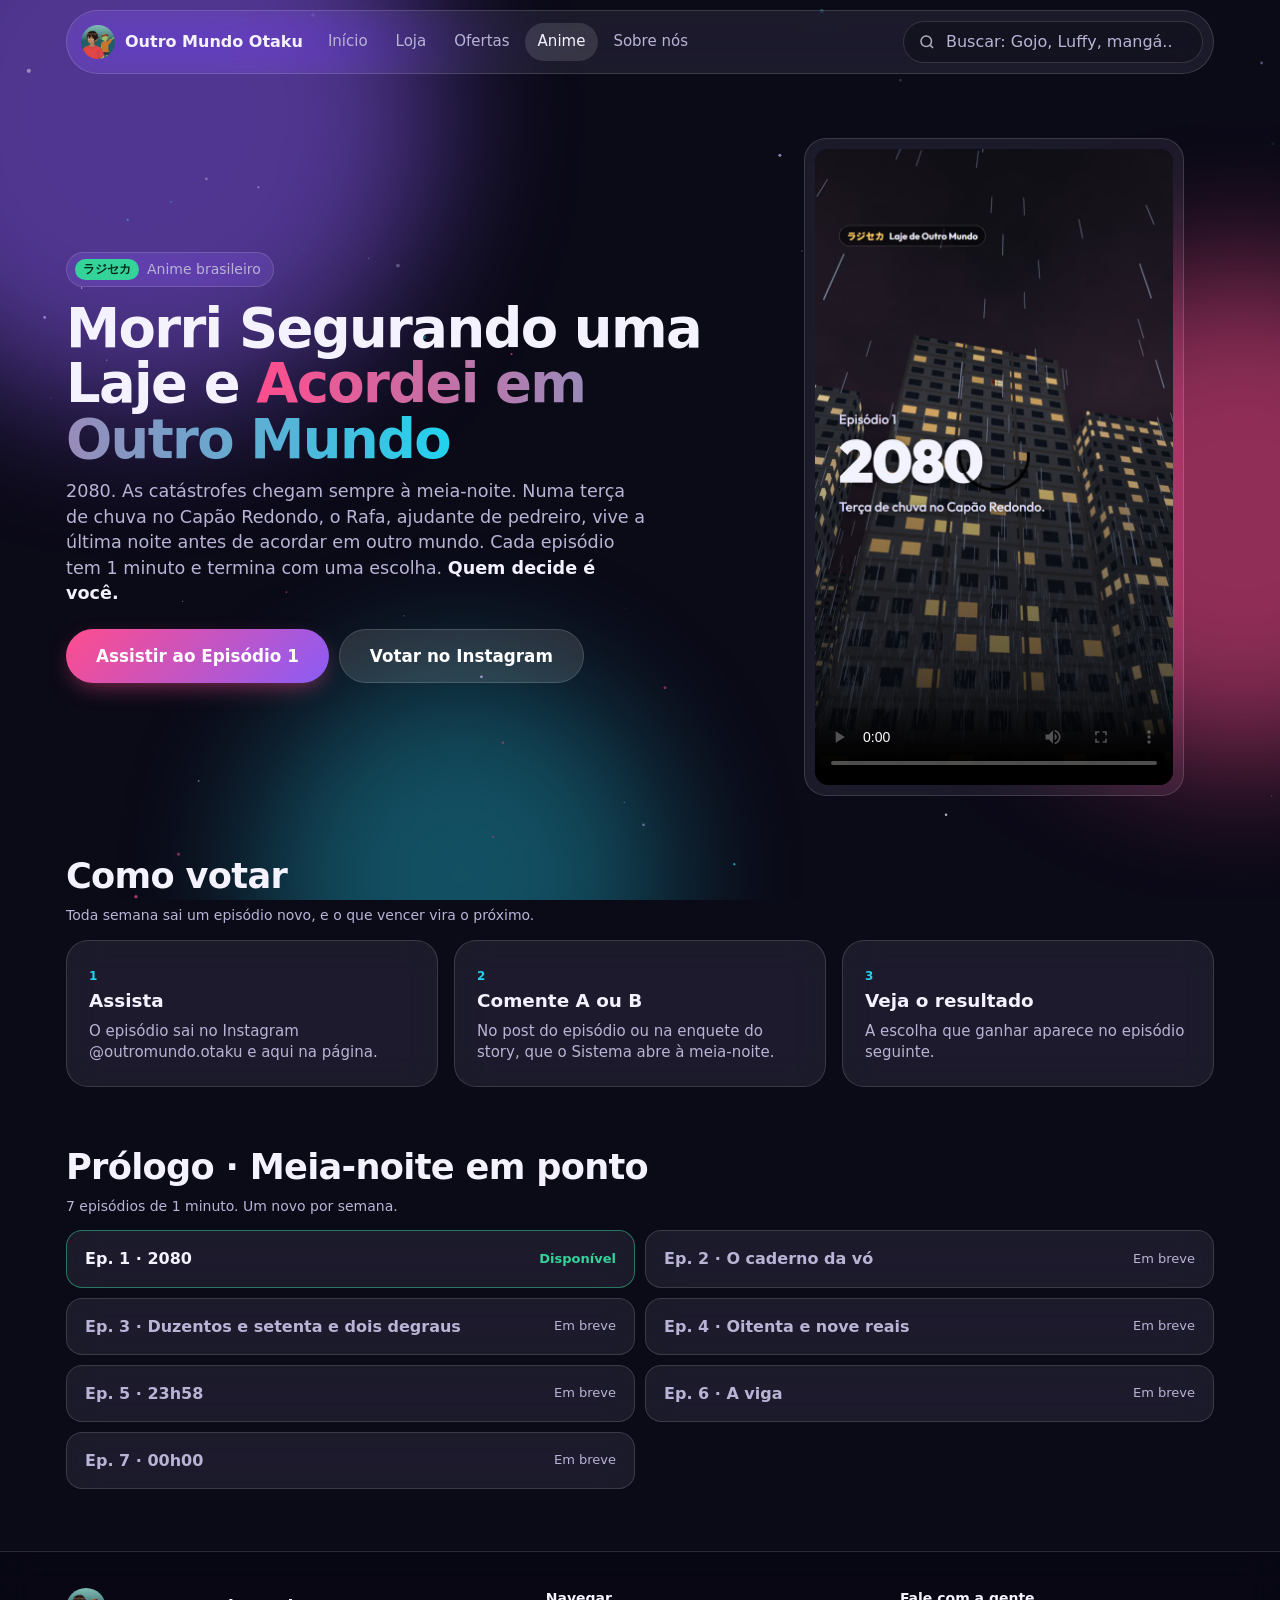
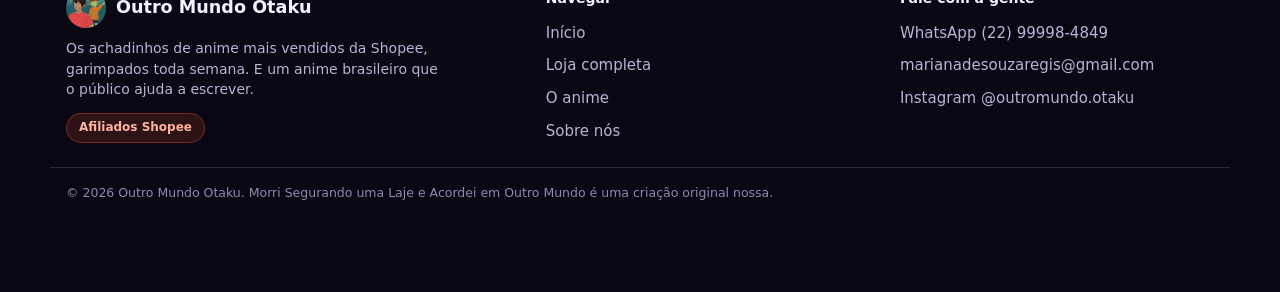
==== anime.html @ 3b92ba72 "Página do anime Morri Segurando uma Laje e Acordei em Outro Mundo com o Episódio 1 e link Anime no m" ====
<!doctype html>
<html lang="pt-BR">
<head>
<meta charset="utf-8">
<meta name="viewport" content="width=device-width, initial-scale=1, viewport-fit=cover">
<meta http-equiv="Content-Security-Policy" content="default-src 'none'; script-src 'self'; style-src 'self' https://fonts.googleapis.com; font-src https://fonts.gstatic.com; img-src 'self' https://down-br.img.susercontent.com; media-src 'self'; connect-src 'none'; base-uri 'none'; form-action 'self'; object-src 'none'; manifest-src 'self'; upgrade-insecure-requests">
<meta name="referrer" content="strict-origin-when-cross-origin">
<title>Morri Segurando uma Laje e Acordei em Outro Mundo | Outro Mundo Otaku</title>
<meta name="description" content="Anime brasileiro em episódios de 1 minuto: em 2080, o Rafa, ajudante de pedreiro do Capão Redondo, vive a última noite antes de acordar em outro mundo. Quem decide o que ele faz é o público.">
<meta property="og:title" content="Morri Segurando uma Laje e Acordei em Outro Mundo (ラジセカ)">
<meta property="og:description" content="Anime brasileiro em episódios de 1 minuto. Você decide o que o Rafa faz.">
<meta property="og:image" content="https://coldxx.github.io/outromundo/img/capa-ep1.jpg">
<meta name="theme-color" content="#0b0a17">
<link rel="icon" href="img/icone.png">
<link rel="preconnect" href="https://fonts.googleapis.com">
<link rel="preconnect" href="https://fonts.gstatic.com" crossorigin>
<link href="https://fonts.googleapis.com/css2?family=Outfit:wght@400;500;600;700;800&family=Noto+Sans+JP:wght@900&display=swap" rel="stylesheet">
<link rel="stylesheet" href="estilo.css">
<script src="produtos.js"></script>
<script src="comum.js"></script>
</head>
<body>
<div class="luzes" aria-hidden="true"><span></span><span></span><span></span></div>
<canvas id="particulas" aria-hidden="true"></canvas>

<header class="topo miolo">
  <nav class="barra vidro" aria-label="Principal">
    <a class="logo" href="./"><img src="img/icone.png" alt="" width="34" height="34"><span>Outro Mundo Otaku</span></a>
    <ul class="menu" id="menu">
      <li><a href="./">Início</a></li>
      <li><a href="loja.html">Loja</a></li>
      <li><a href="./#ofertas">Ofertas</a></li>
      <li><a href="anime.html" aria-current="page">Anime</a></li>
      <li><a href="sobre.html">Sobre nós</a></li>
    </ul>
    <form class="busca" action="loja.html" method="get" role="search">
      <svg width="18" height="18" viewBox="0 0 24 24" fill="none" stroke="currentColor" stroke-width="2" aria-hidden="true"><circle cx="11" cy="11" r="7"/><path d="m20 20-3.5-3.5"/></svg>
      <input name="q" type="search" maxlength="60" placeholder="Buscar: Gojo, Luffy, mangá..." aria-label="Buscar produto na loja">
    </form>
    <button class="abre-menu" type="button" aria-expanded="false" aria-controls="menu" aria-label="Abrir menu"><span></span><span></span><span></span></button>
  </nav>
</header>

<main class="miolo">
  <section class="anime-cab">
    <div>
      <span class="selo-topo vidro"><b class="jp">ラジセカ</b> Anime brasileiro</span>
      <h1>Morri Segurando uma Laje e <em>Acordei em Outro Mundo</em></h1>
      <p class="sub">2080. As catástrofes chegam sempre à meia-noite. Numa terça de chuva no Capão Redondo, o Rafa, ajudante de pedreiro, vive a última noite antes de acordar em outro mundo. Cada episódio tem 1 minuto e termina com uma escolha. <strong>Quem decide é você.</strong></p>
      <div class="acoes-heroi">
        <a class="botao grande" href="#ep1">Assistir ao Episódio 1</a>
        <a class="botao claro grande" href="https://www.instagram.com/outromundo.otaku/" rel="noopener">Votar no Instagram</a>
      </div>
    </div>
    <div class="player vidro" id="ep1">
      <video controls playsinline preload="metadata" poster="img/capa-ep1.jpg" width="720" height="1280">
        <source src="video/ep01.mp4" type="video/mp4">
        Seu navegador não toca este vídeo. Assista no Instagram @outromundo.otaku.
      </video>
    </div>
  </section>

  <section class="bloco" aria-labelledby="votar-titulo">
    <div class="bloco-cab"><div><h2 id="votar-titulo">Como votar</h2><p>Toda semana sai um episódio novo, e o que vencer vira o próximo.</p></div></div>
    <div class="passos">
      <div class="passo vidro"><span class="num">1</span><h3>Assista</h3><p>O episódio sai no Instagram @outromundo.otaku e aqui na página.</p></div>
      <div class="passo vidro"><span class="num">2</span><h3>Comente A ou B</h3><p>No post do episódio ou na enquete do story, que o Sistema abre à meia-noite.</p></div>
      <div class="passo vidro"><span class="num">3</span><h3>Veja o resultado</h3><p>A escolha que ganhar aparece no episódio seguinte.</p></div>
    </div>
  </section>

  <section class="bloco" aria-labelledby="eps-titulo">
    <div class="bloco-cab"><div><h2 id="eps-titulo">Prólogo · Meia-noite em ponto</h2><p>7 episódios de 1 minuto. Um novo por semana.</p></div></div>
    <ol class="episodios">
      <li class="vidro disponivel"><a href="#ep1"><b>Ep. 1 · 2080</b><span>Disponível</span></a></li>
      <li class="vidro"><b>Ep. 2 · O caderno da vó</b><span>Em breve</span></li>
      <li class="vidro"><b>Ep. 3 · Duzentos e setenta e dois degraus</b><span>Em breve</span></li>
      <li class="vidro"><b>Ep. 4 · Oitenta e nove reais</b><span>Em breve</span></li>
      <li class="vidro"><b>Ep. 5 · 23h58</b><span>Em breve</span></li>
      <li class="vidro"><b>Ep. 6 · A viga</b><span>Em breve</span></li>
      <li class="vidro"><b>Ep. 7 · 00h00</b><span>Em breve</span></li>
    </ol>
  </section>
</main>

<footer class="rodape">
  <div class="colunas miolo">
    <div>
      <div class="marca-rod"><img src="img/icone.png" alt="" width="40" height="40">Outro Mundo Otaku</div>
      <p>Os achadinhos de anime mais vendidos da Shopee, garimpados toda semana. E um anime brasileiro que o público ajuda a escrever.</p>
      <span class="selo-afiliado">Afiliados Shopee</span>
    </div>
    <div>
      <h4>Navegar</h4>
      <ul>
        <li><a href="./">Início</a></li>
        <li><a href="loja.html">Loja completa</a></li>
        <li><a href="anime.html">O anime</a></li>
        <li><a href="sobre.html">Sobre nós</a></li>
      </ul>
    </div>
    <div>
      <h4>Fale com a gente</h4>
      <ul>
        <li><a href="https://wa.me/5522999984849" rel="noopener">WhatsApp (22) 99998-4849</a></li>
        <li><a href="mailto:marianadesouzaregis@gmail.com">marianadesouzaregis@gmail.com</a></li>
        <li><a href="https://www.instagram.com/outromundo.otaku/" rel="noopener">Instagram @outromundo.otaku</a></li>
      </ul>
    </div>
  </div>
  <div class="fim miolo">
    <p>© <span class="ano">2026</span> Outro Mundo Otaku. Morri Segurando uma Laje e Acordei em Outro Mundo é uma criação original nossa.</p>
  </div>
</footer>
</body>
</html>
---- estilo.css ----
/* Outro Mundo Otaku · estilos comuns do início (index.html) e da loja (loja.html) */
:root {
  --fundo: #0b0a17; --texto: #f4f2ff; --suave: #b9b4d6;
  --vidro: rgba(255,255,255,.07); --vidro-forte: rgba(255,255,255,.12); --borda: rgba(255,255,255,.14);
  --rosa: #ff4d8d; --roxo: #8b5cf6; --ciano: #22d3ee; --verde: #34d399; --amarelo: #fbbf24;
  --raio: 22px; --raio-p: 14px; --margem: 16px;
}
* { box-sizing: border-box; }
html { -webkit-text-size-adjust: 100%; scroll-behavior: smooth; overflow-x: clip; }
body { margin: 0; min-height: 100vh; font-family: "Outfit", system-ui, sans-serif; color: var(--texto); background: var(--fundo); line-height: 1.45; overflow-x: clip; }
img { display: block; max-width: 100%; height: auto; }
a { color: inherit; }
:focus-visible { outline: 2px solid var(--ciano); outline-offset: 3px; }
.miolo { max-width: 1180px; margin: 0 auto; padding: 0 var(--margem); }
.vidro { background: var(--vidro); border: 1px solid var(--borda); -webkit-backdrop-filter: blur(18px) saturate(150%); backdrop-filter: blur(18px) saturate(150%); }
@supports not ((backdrop-filter: blur(1px)) or (-webkit-backdrop-filter: blur(1px))) { .vidro { background: rgba(30,26,60,.92); } }

/* fundo: luzes e partículas */
.luzes { position: fixed; inset: 0; z-index: -2; overflow: hidden; pointer-events: none; }
.luzes span { position: absolute; border-radius: 50%; filter: blur(70px); opacity: .55; animation: flutua 18s ease-in-out infinite alternate; }
.luzes span:nth-child(1) { width: 46vmax; height: 46vmax; background: var(--roxo); top: -14vmax; left: -12vmax; }
.luzes span:nth-child(2) { width: 38vmax; height: 38vmax; background: var(--rosa); top: 30vh; right: -16vmax; animation-delay: -6s; }
.luzes span:nth-child(3) { width: 32vmax; height: 32vmax; background: var(--ciano); bottom: -14vmax; left: 20vw; opacity: .35; animation-delay: -12s; }
@keyframes flutua { to { transform: translate(4vmax, 3vmax) scale(1.08); } }
#particulas { position: fixed; inset: 0; z-index: -1; pointer-events: none; }

/* botões */
.botao { display: inline-flex; align-items: center; justify-content: center; gap: 8px; min-height: 46px; padding: 0 22px; border-radius: 999px; border: 0; cursor: pointer; font: inherit; font-weight: 600; color: #fff; text-decoration: none; background: linear-gradient(135deg, var(--rosa), var(--roxo)); box-shadow: 0 8px 24px -8px rgba(255,77,141,.6); transition: transform .15s ease, box-shadow .2s ease, filter .2s; }
.botao:hover { filter: brightness(1.1); box-shadow: 0 10px 30px -8px rgba(255,77,141,.8); }
.botao:active { transform: scale(.97); }
.botao.claro { background: var(--vidro-forte); border: 1px solid var(--borda); box-shadow: none; }
.botao.grande { min-height: 54px; padding: 0 30px; font-size: 1.05rem; }

/* topo */
.topo { position: sticky; top: 10px; z-index: 20; margin-top: 10px; }
.barra { display: flex; align-items: center; gap: 12px; padding: 10px 10px 10px 14px; border-radius: 999px; }
.logo { flex: none; display: flex; align-items: center; gap: 10px; text-decoration: none; font-weight: 700; white-space: nowrap; }
.logo img { flex: none; width: 34px; height: 34px; border-radius: 50%; }
.logo span { display: none; }
.busca { flex: 1; display: flex; align-items: center; gap: 8px; background: rgba(0,0,0,.25); border: 1px solid var(--borda); border-radius: 999px; padding: 0 14px; min-height: 42px; margin: 0; }
.busca svg { flex: none; opacity: .7; }
.busca input { flex: 1; min-width: 0; background: none; border: 0; color: var(--texto); font: inherit; font-size: 16px; outline: none; }
.busca input::placeholder { color: var(--suave); }
.barra { position: relative; }
@media (min-width: 720px) { .logo span { display: inline; } }

/* barra de navegação */
.menu { list-style: none; margin: 0; padding: 0; display: none; }
.menu a { display: block; text-decoration: none; color: var(--suave); font-weight: 500; font-size: 15px; padding: 8px 13px; border-radius: 999px; white-space: nowrap; transition: background .2s, color .2s; }
.menu a:hover { color: var(--texto); background: var(--vidro-forte); }
.menu a[aria-current="page"] { color: var(--texto); background: var(--vidro-forte); }
.abre-menu { flex: none; width: 42px; height: 42px; border-radius: 50%; border: 1px solid var(--borda); background: var(--vidro); display: grid; place-content: center; gap: 4px; cursor: pointer; padding: 0; }
.abre-menu span { display: block; width: 18px; height: 2px; background: var(--texto); border-radius: 2px; transition: transform .25s, opacity .2s; }
.abre-menu[aria-expanded="true"] span:nth-child(1) { transform: translateY(6px) rotate(45deg); }
.abre-menu[aria-expanded="true"] span:nth-child(2) { opacity: 0; }
.abre-menu[aria-expanded="true"] span:nth-child(3) { transform: translateY(-6px) rotate(-45deg); }
.menu.aberto { display: grid; gap: 4px; position: absolute; top: calc(100% + 8px); left: 0; right: 0; padding: 10px; border-radius: 22px; background: rgba(20,17,43,.94); border: 1px solid var(--borda); -webkit-backdrop-filter: blur(18px); backdrop-filter: blur(18px); box-shadow: 0 20px 40px -12px rgba(0,0,0,.6); }
.menu.aberto a { padding: 13px 16px; font-size: 1.05rem; color: var(--texto); }
@media (min-width: 980px) {
  .menu, .menu.aberto { display: flex; gap: 2px; position: static; padding: 0; background: none; border: 0; box-shadow: none; -webkit-backdrop-filter: none; backdrop-filter: none; }
  .menu.aberto a { padding: 8px 13px; font-size: 15px; color: var(--suave); }
  .abre-menu { display: none; }
  .barra .busca { max-width: 300px; margin-left: auto; }
}

/* página Sobre nós */
.sobre-cab { padding: 40px 0 6px; display: grid; gap: 22px; align-items: center; }
.sobre-cab h1 { font-size: clamp(2.1rem, 6.5vw, 3.6rem); margin: 10px 0 12px; }
.sobre-cab p { color: var(--suave); font-size: 1.1rem; max-width: 56ch; margin: 0; }
.sobre-cab img { width: 100%; max-width: 380px; aspect-ratio: 1; object-fit: cover; border-radius: 26px; justify-self: center; }
@media (min-width: 900px) { .sobre-cab { grid-template-columns: 1.2fr .8fr; padding-top: 64px; gap: 48px; } }
.sobre .retrato.inteiro { object-fit: contain; aspect-ratio: 4 / 5; max-width: 300px; }
.criterios { display: grid; gap: 12px; }
@media (min-width: 800px) { .criterios { grid-template-columns: 1fr 1fr; gap: 16px; } }
.criterio { border-radius: var(--raio); padding: 20px; }
.criterio h3 { margin: 0 0 6px; font-size: 1.1rem; }
.criterio p { margin: 0; color: var(--suave); font-size: 15px; }
.criterio.alerta { border-color: rgba(251,191,36,.4); }
.criterio.alerta h3 { color: var(--amarelo); }
.faq { display: grid; gap: 10px; }
.faq details { border-radius: 18px; padding: 0; overflow: hidden; }
.faq summary { cursor: pointer; list-style: none; padding: 18px 52px 18px 20px; font-weight: 600; position: relative; }
.faq summary::-webkit-details-marker { display: none; }
.faq summary::after { content: "+"; position: absolute; right: 20px; top: 50%; transform: translateY(-50%); font-size: 22px; color: var(--ciano); transition: transform .2s; }
.faq details[open] summary::after { transform: translateY(-50%) rotate(45deg); }
.faq details p { margin: 0; padding: 0 20px 18px; color: var(--suave); }
.contatos { display: grid; gap: 12px; }
@media (min-width: 800px) { .contatos { grid-template-columns: repeat(3, 1fr); gap: 16px; } }
.contato-card { border-radius: var(--raio); padding: 20px; text-decoration: none; display: grid; gap: 4px; transition: transform .2s, background .2s; }
.contato-card:hover { transform: translateY(-3px); background: var(--vidro-forte); }
.contato-card span { font-size: 13px; color: var(--ciano); font-weight: 600; }
.contato-card strong { font-size: 1.05rem; word-break: break-word; }
.contato-card small { color: var(--suave); }

/* hero */
.heroi { display: grid; grid-template-columns: minmax(0, 1fr); gap: 22px; padding: 34px 0 10px; align-items: center; }
.heroi > * { min-width: 0; }
.selo-topo { display: inline-flex; align-items: center; gap: 8px; width: fit-content; padding: 6px 12px 6px 8px; border-radius: 999px; font-size: 14px; color: var(--suave); }
.selo-topo b { background: var(--verde); color: #04281b; border-radius: 999px; padding: 2px 8px; font-size: 12px; }
h1 { font-size: clamp(2.2rem, 7.5vw, 4.2rem); line-height: 1.02; letter-spacing: -0.03em; margin: 14px 0 12px; font-weight: 800; }
h1 em { font-style: normal; background: linear-gradient(90deg, var(--rosa), var(--ciano)); -webkit-background-clip: text; background-clip: text; color: transparent; }
.heroi p.sub { color: var(--suave); font-size: 1.1rem; margin: 0 0 22px; max-width: 46ch; }
.acoes-heroi { display: flex; flex-wrap: wrap; gap: 10px; }
@media (min-width: 900px) { .heroi { grid-template-columns: minmax(0, 1.1fr) minmax(0, .9fr); gap: 48px; padding: 70px 0 24px; } }

/* mascote flutuante */
.mascote { position: fixed; z-index: 30; right: 8px; bottom: 8px; width: 74px; animation: boia 4.5s ease-in-out infinite; filter: drop-shadow(0 14px 18px rgba(0,0,0,.5)); transition: transform .2s; }
.mascote:active { transform: scale(.94); }
.balao { position: absolute; right: 78%; top: 6px; background: #fff; color: #14112b; font-weight: 700; font-size: 13px; padding: 7px 11px; border-radius: 14px; white-space: nowrap; opacity: 0; transform: translateY(6px); transition: opacity .3s, transform .3s; pointer-events: none; }
.balao::after { content: ""; position: absolute; right: -6px; top: 12px; border: 6px solid transparent; border-left-color: #fff; border-right: 0; }
.mascote.fala .balao, .mascote:hover .balao, .mascote:focus-visible .balao { opacity: 1; transform: none; }
@keyframes boia { 0%, 100% { transform: translateY(0) rotate(-2deg); } 50% { transform: translateY(-14px) rotate(2deg); } }
@media (min-width: 900px) { .mascote { width: 118px; right: 14px; bottom: 14px; } }

/* pedaços comuns */
.tag { display: inline-block; font-size: 12px; font-weight: 700; padding: 4px 10px; border-radius: 999px; }
.tag.desc { background: var(--rosa); color: #fff; }
.tag.top { background: rgba(11,10,23,.75); color: #fff; border: 1px solid var(--borda); }
.linha-preco { display: flex; align-items: baseline; gap: 8px; flex-wrap: wrap; }
.preco { font-size: 1.7rem; font-weight: 800; }
.antes { color: var(--suave); text-decoration: line-through; font-size: .9rem; }
.setas { display: flex; gap: 8px; }
.seta { width: 40px; height: 40px; border-radius: 50%; display: grid; place-items: center; cursor: pointer; color: var(--texto); background: var(--vidro); border: 1px solid var(--borda); font-size: 18px; transition: background .2s, transform .15s; }
.seta:hover { background: var(--vidro-forte); }
.seta:active { transform: scale(.92); }
.bloco { padding: 48px 0 6px; }
.bloco-cab { display: flex; flex-wrap: wrap; align-items: end; justify-content: space-between; gap: 12px; margin-bottom: 14px; }
.bloco-cab h2 { font-size: clamp(1.6rem, 4vw, 2.2rem); margin: 0; letter-spacing: -0.02em; }
.bloco-cab p { margin: 4px 0 0; color: var(--suave); font-size: 14px; }

/* slide do topo */
.slider { position: relative; border-radius: var(--raio); padding: 14px; }
.janela { overflow: hidden; border-radius: 16px; }
.slides { display: flex; transition: transform .6s cubic-bezier(.2,.7,.2,1); }
.slide { flex: 0 0 100%; min-width: 0; display: grid; gap: 10px; text-decoration: none; }
.slide .foto { position: relative; background: #fff; border-radius: 16px; aspect-ratio: 1; overflow: hidden; }
.slide .foto img { width: 100%; height: 100%; object-fit: contain; }
.slide .foto .tag { position: absolute; top: 10px; left: 10px; }
.slide .foto .tag + .tag { left: auto; right: 10px; }
.slide h2 { font-size: 1.15rem; margin: 2px 0 0; line-height: 1.25; min-height: 2.5em; display: -webkit-box; -webkit-line-clamp: 2; -webkit-box-orient: vertical; overflow: hidden; }
.slide .botao { width: 100%; }
.slider-nav { display: flex; align-items: center; justify-content: space-between; margin-top: 12px; }
.pontos { display: flex; gap: 6px; }
.pontos button { width: 8px; height: 8px; padding: 0; border-radius: 999px; border: 0; background: rgba(255,255,255,.35); cursor: pointer; transition: width .3s, background .3s; }
.pontos button[aria-current="true"] { width: 24px; background: #fff; }

/* painel da semana */
.painel { display: grid; gap: 12px; grid-template-columns: repeat(2, minmax(0, 1fr)); }
@media (min-width: 900px) { .painel { grid-template-columns: repeat(4, minmax(0, 1fr)); gap: 16px; } }
.numero { border-radius: var(--raio); padding: 16px; }
.numero span { display: block; font-size: 13px; color: var(--suave); }
.numero strong { display: block; font-size: clamp(1.6rem, 5vw, 2.2rem); font-weight: 800; letter-spacing: -0.02em; margin-top: 2px; }
.numero small { color: var(--ciano); font-size: 13px; font-weight: 600; }
.recorde { border-radius: var(--raio); padding: 12px; display: grid; grid-template-columns: 76px 1fr; gap: 12px; align-items: center; text-decoration: none; transition: transform .2s, background .2s; }
.recorde:hover { transform: translateY(-3px); background: var(--vidro-forte); }
.recorde img { width: 76px; height: 76px; border-radius: 12px; background: #fff; object-fit: contain; }
.recorde span { display: block; font-size: 12px; font-weight: 700; color: var(--amarelo); }
.recorde b { display: -webkit-box; -webkit-line-clamp: 2; -webkit-box-orient: vertical; overflow: hidden; font-size: 14px; line-height: 1.25; margin: 2px 0; }
.recorde em { font-style: normal; font-weight: 800; }
.ranking { grid-column: 1 / -1; border-radius: var(--raio); padding: 16px; }
.ranking h3 { margin: 0 0 10px; font-size: 1.05rem; }
.barras { display: grid; gap: 8px; }
.barras a { display: grid; grid-template-columns: 130px 1fr 34px; gap: 10px; align-items: center; font-size: 14px; text-decoration: none; }
.barras .trilha { height: 10px; border-radius: 999px; background: rgba(255,255,255,.08); overflow: hidden; }
.barras .enche { display: block; height: 100%; border-radius: 999px; background: linear-gradient(90deg, var(--rosa), var(--ciano)); transform-origin: left; transform: scaleX(0); transition: transform 1s cubic-bezier(.2,.7,.2,1); }
.barras b { text-align: right; }
@media (min-width: 900px) { .ranking { grid-column: span 2; grid-row: span 2; } .barras a { grid-template-columns: 150px 1fr 34px; } }

/* cards de produto */
.trilho { display: grid; grid-auto-flow: column; grid-auto-columns: 68%; gap: 12px; overflow-x: auto; scroll-snap-type: x mandatory; padding: 4px 2px 14px; scrollbar-width: none; }
.trilho::-webkit-scrollbar { display: none; }
.trilho .card { scroll-snap-align: start; }
@media (min-width: 700px) { .trilho { grid-auto-columns: 32%; gap: 16px; } }
@media (min-width: 1040px) { .trilho { grid-auto-columns: calc((100% - 3 * 18px) / 4.3); gap: 18px; } }
.card { border-radius: var(--raio); padding: 10px; display: flex; flex-direction: column; gap: 8px; text-decoration: none; transition: transform .25s ease, background .25s, border-color .25s; }
.card:hover { transform: translateY(-4px); background: var(--vidro-forte); border-color: rgba(255,255,255,.28); }
.card .foto { position: relative; background: #fff; border-radius: 16px; aspect-ratio: 1; overflow: hidden; }
.card .foto img { width: 100%; height: 100%; object-fit: contain; transition: transform .4s ease; }
.card:hover .foto img { transform: scale(1.05); }
.card .tag { position: absolute; top: 8px; left: 8px; }
.card .anime { font-size: 12px; color: var(--ciano); font-weight: 600; }
.card .nome { font-size: 14px; line-height: 1.3; margin: 0; font-weight: 500; display: -webkit-box; -webkit-line-clamp: 2; -webkit-box-orient: vertical; overflow: hidden; min-height: 2.6em; }
.card .linha-preco { gap: 6px; margin-top: auto; }
.card .preco { font-size: 1.25rem; }
.card .antes { font-size: .78rem; }
.card .vendidos { font-size: 12px; color: var(--suave); }
.card .comprar { display: flex; align-items: center; justify-content: center; min-height: 40px; border-radius: 12px; font-weight: 600; font-size: 14px; color: #fff; background: linear-gradient(135deg, var(--rosa), var(--roxo)); }
.destaques { display: grid; gap: 12px; grid-template-columns: repeat(2, minmax(0, 1fr)); }
.destaques .card:first-child { grid-column: 1 / -1; }
.destaques .card:first-child .nome { font-size: 1.2rem; }
.destaques .card:first-child .preco { font-size: 1.6rem; }
@media (min-width: 900px) {
  .destaques { grid-template-columns: 2fr 1fr 1fr; gap: 18px; }
  .destaques .card:first-child { grid-column: 1; grid-row: 1 / span 2; }
  .destaques .card:first-child .foto { aspect-ratio: auto; flex: 1; min-height: 360px; }
}
.grade { display: grid; grid-template-columns: repeat(2, minmax(0, 1fr)); gap: 12px; }
@media (min-width: 700px) { .grade { grid-template-columns: repeat(3, minmax(0, 1fr)); gap: 16px; } }
@media (min-width: 1040px) { .grade { grid-template-columns: repeat(4, minmax(0, 1fr)); gap: 18px; } }
.vazio { grid-column: 1 / -1; text-align: center; color: var(--suave); padding: 40px 0; }

/* chamada para a loja completa */
.chamada-loja { margin-top: 22px; border-radius: 28px; padding: 26px 22px; display: grid; gap: 16px; align-items: center; text-align: center; justify-items: center; }
.chamada-loja h3 { margin: 0; font-size: clamp(1.4rem, 4vw, 2rem); letter-spacing: -0.02em; }
.chamada-loja p { margin: 0; color: var(--suave); max-width: 52ch; }
.chips { display: flex; flex-wrap: wrap; gap: 8px; justify-content: center; }
.chips a { font-size: 14px; text-decoration: none; padding: 7px 14px; border-radius: 999px; background: var(--vidro); border: 1px solid var(--borda); transition: background .2s; }
.chips a:hover { background: var(--vidro-forte); }

/* como funciona */
.passos { display: grid; gap: 12px; }
@media (min-width: 800px) { .passos { grid-template-columns: repeat(3, 1fr); gap: 16px; } }
.passo { border-radius: var(--raio); padding: 22px; }
.passo .icone { width: 46px; height: 46px; border-radius: 14px; display: grid; place-items: center; background: var(--vidro-forte); border: 1px solid var(--borda); margin-bottom: 14px; }
.passo .num { font-size: 12px; font-weight: 700; color: var(--ciano); }
.passo h3 { margin: 2px 0 6px; font-size: 1.15rem; }
.passo p { margin: 0; color: var(--suave); font-size: 15px; }

/* sobre */
.sobre { margin: 48px 0 0; border-radius: 28px; padding: 22px; display: grid; gap: 22px; align-items: center; }
.sobre .retrato { width: 100%; max-width: 360px; aspect-ratio: 1; object-fit: cover; border-radius: 22px; justify-self: center; }
.sobre h2 { font-size: clamp(1.6rem, 4vw, 2.4rem); margin: 0 0 6px; letter-spacing: -0.02em; }
.sobre .quem { color: var(--ciano); font-weight: 600; margin: 0 0 14px; }
.sobre p { color: var(--suave); margin: 0 0 12px; max-width: 60ch; }
.sobre p strong { color: var(--texto); }
.fatos { display: grid; grid-template-columns: repeat(3, 1fr); gap: 8px; margin: 18px 0 16px; }
.fatos div { border-radius: var(--raio-p); padding: 10px 12px; }
.fatos strong { display: block; font-size: 1.1rem; }
.fatos span { font-size: 12px; color: var(--suave); }
@media (min-width: 860px) { .sobre { grid-template-columns: 340px 1fr; padding: 32px; gap: 40px; } }

/* rodapé */
.rodape { margin-top: 56px; border-top: 1px solid var(--borda); background: rgba(8,7,18,.72); -webkit-backdrop-filter: blur(16px); backdrop-filter: blur(16px); }
.rodape .colunas { display: grid; gap: 28px; padding: 36px var(--margem) 24px; }
@media (min-width: 800px) { .rodape .colunas { grid-template-columns: 1.4fr 1fr 1fr; gap: 40px; } }
.rodape h4 { margin: 0 0 12px; font-size: 14px; color: var(--texto); }
.rodape .marca-rod { display: flex; align-items: center; gap: 10px; font-weight: 700; font-size: 1.1rem; }
.rodape .marca-rod img { width: 40px; height: 40px; border-radius: 50%; }
.rodape p { color: var(--suave); font-size: 14px; margin: 10px 0 0; max-width: 42ch; }
.rodape ul { list-style: none; margin: 0; padding: 0; display: grid; gap: 9px; }
.rodape li a { color: var(--suave); text-decoration: none; font-size: 15px; display: inline-flex; align-items: center; gap: 8px; }
.rodape li a:hover { color: var(--texto); }
.selo-afiliado { display: inline-flex; align-items: center; gap: 6px; margin-top: 14px; font-size: 12px; font-weight: 600; padding: 5px 12px; border-radius: 999px; background: rgba(238,77,45,.16); border: 1px solid rgba(238,77,45,.4); color: #ffb39f; }
.rodape .fim { border-top: 1px solid var(--borda); padding: 16px var(--margem) 90px; color: #8f89b3; font-size: 12.5px; display: grid; gap: 6px; }
.rodape .fim p { margin: 0; max-width: none; font-size: 12.5px; color: #8f89b3; }

/* loja completa */
.loja-cab { padding: 34px 0 6px; }
.loja-cab h1 { font-size: clamp(2rem, 6vw, 3.2rem); margin: 8px 0 6px; }
.loja-cab p { color: var(--suave); margin: 0; }
.voltar { color: var(--suave); text-decoration: none; font-size: 14px; }
.voltar:hover { color: var(--texto); }
.controles { position: sticky; top: 74px; z-index: 10; margin-top: 18px; border-radius: var(--raio); padding: 12px; display: grid; gap: 10px; }
.controles .linha { display: flex; flex-wrap: wrap; gap: 10px; align-items: center; justify-content: space-between; }
.ordem, .faixa { border-radius: 999px; padding: 0 14px; min-height: 40px; color: var(--texto); font: inherit; font-size: 15px; background: var(--vidro); border: 1px solid var(--borda); }
.ordem option, .faixa option { color: #111; }
.contagem { color: var(--suave); font-size: 14px; }
.filtros { display: flex; gap: 8px; overflow-x: auto; padding: 2px; scrollbar-width: none; }
.filtros::-webkit-scrollbar { display: none; }
.filtro { flex: none; border-radius: 999px; padding: 9px 16px; cursor: pointer; font: inherit; font-size: 15px; color: var(--texto); background: var(--vidro); border: 1px solid var(--borda); transition: background .2s, transform .15s; }
.filtro:hover { background: var(--vidro-forte); }
.filtro:active { transform: scale(.96); }
.filtro[aria-pressed="true"] { background: #fff; color: #14112b; border-color: #fff; font-weight: 600; }
.filtro small { opacity: .6; margin-left: 4px; }
.loja-grade { padding-top: 18px; }
.mais { display: flex; justify-content: center; padding: 22px 0 0; }

/* entradas */
.js .surge { opacity: 0; transform: translateY(16px); transition: opacity .5s ease, transform .5s ease; }
.js .surge.dentro { opacity: 1; transform: none; }
@media (prefers-reduced-motion: reduce) {
  html { scroll-behavior: auto; }
  .luzes span, .mascote { animation: none; }
  .slides { transition: none; }
  .js .surge { opacity: 1; transform: none; transition: none; }
  #particulas { display: none; }
}

/* página do anime */
.anime-cab { padding: 40px 0 6px; display: grid; gap: 26px; align-items: center; }
.anime-cab h1 { font-size: clamp(2rem, 6vw, 3.4rem); }
.anime-cab .sub { color: var(--suave); font-size: 1.1rem; max-width: 52ch; margin: 0 0 22px; }
.anime-cab .sub strong { color: var(--texto); }
.jp { font-family: "Noto Sans JP", sans-serif; font-weight: 900; }
.player { border-radius: var(--raio); padding: 10px; justify-self: center; width: 100%; max-width: 380px; }
.player video { display: block; width: 100%; height: auto; aspect-ratio: 9 / 16; border-radius: 14px; background: #000; }
@media (min-width: 900px) { .anime-cab { grid-template-columns: 1.2fr .8fr; padding-top: 64px; gap: 48px; } }
.episodios { list-style: none; margin: 0; padding: 0; display: grid; gap: 10px; }
@media (min-width: 800px) { .episodios { grid-template-columns: 1fr 1fr; } }
.episodios li { border-radius: 16px; display: flex; justify-content: space-between; align-items: center; gap: 12px; padding: 16px 18px; color: var(--suave); }
.episodios li a { display: flex; justify-content: space-between; align-items: center; gap: 12px; width: 100%; text-decoration: none; color: var(--texto); }
.episodios li span { font-size: 13px; white-space: nowrap; }
.episodios .disponivel { border-color: rgba(52,211,153,.5); }
.episodios .disponivel span { color: var(--verde); font-weight: 700; }
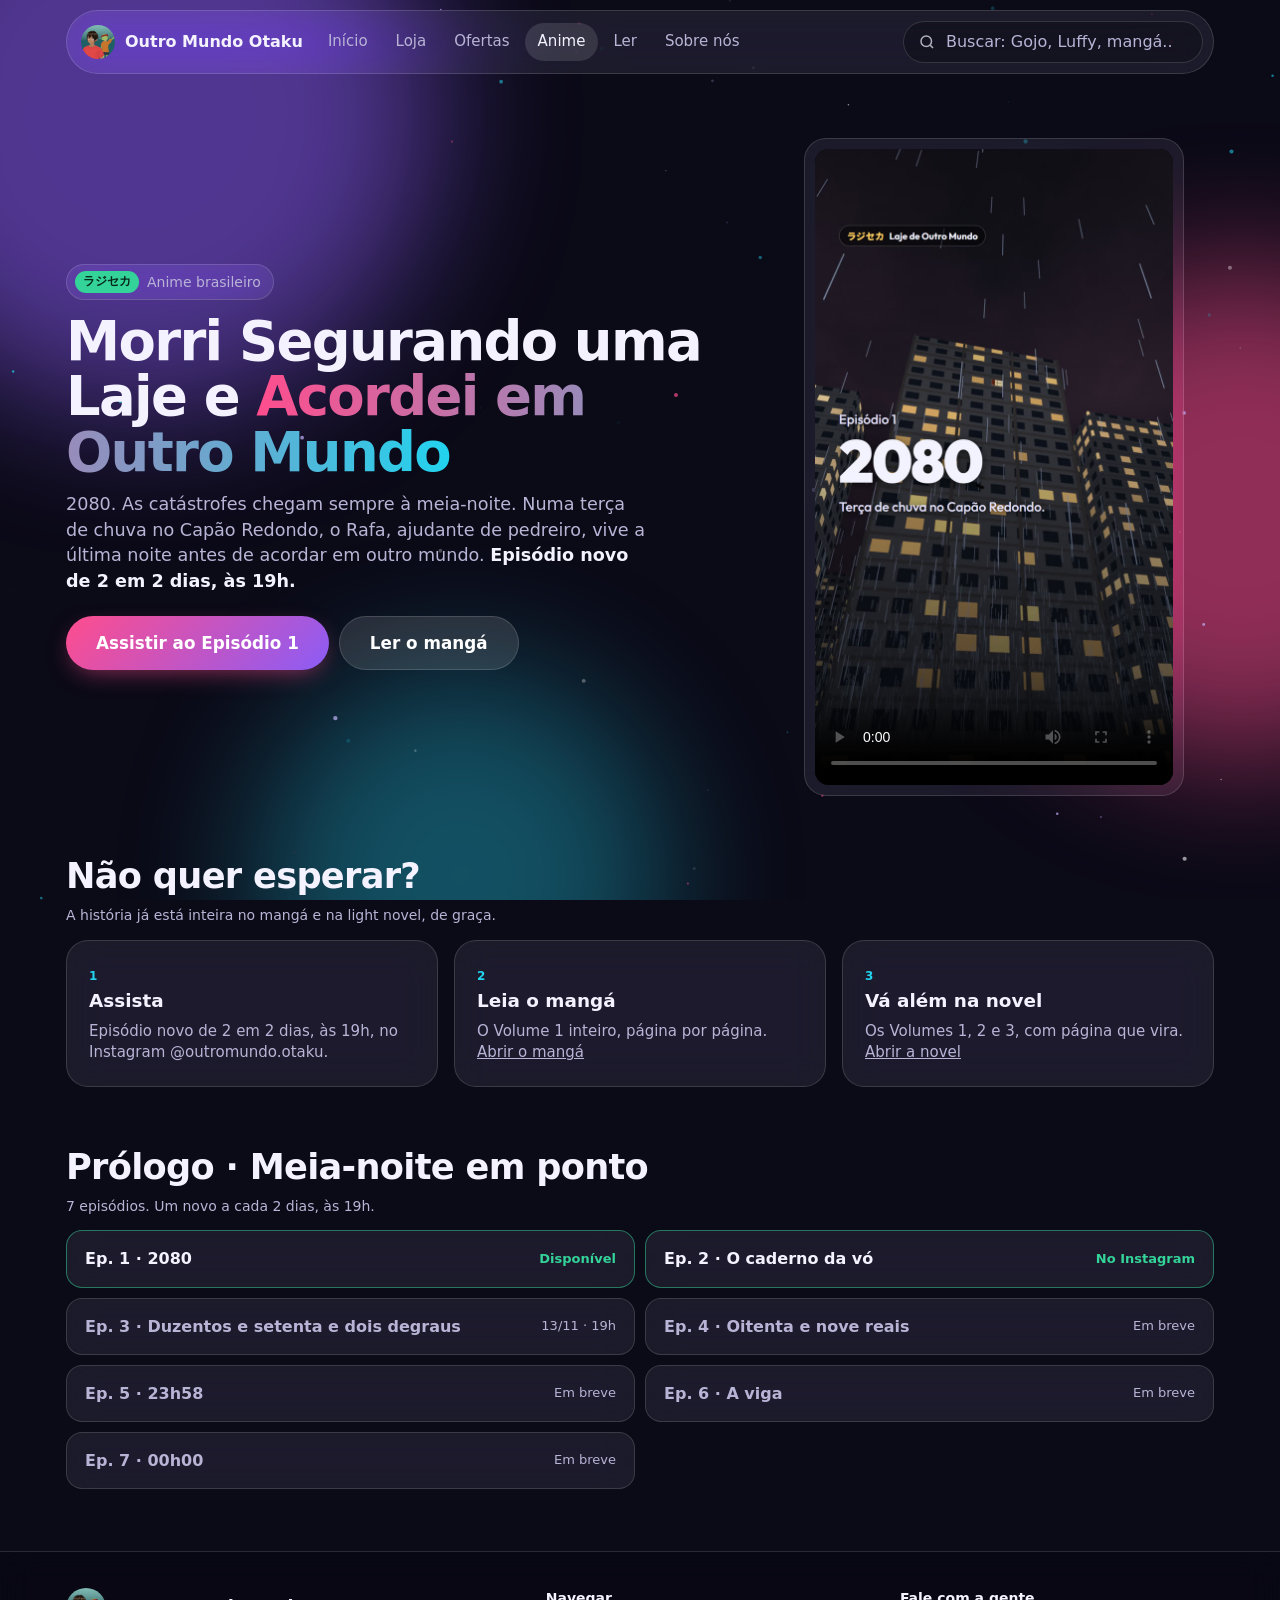
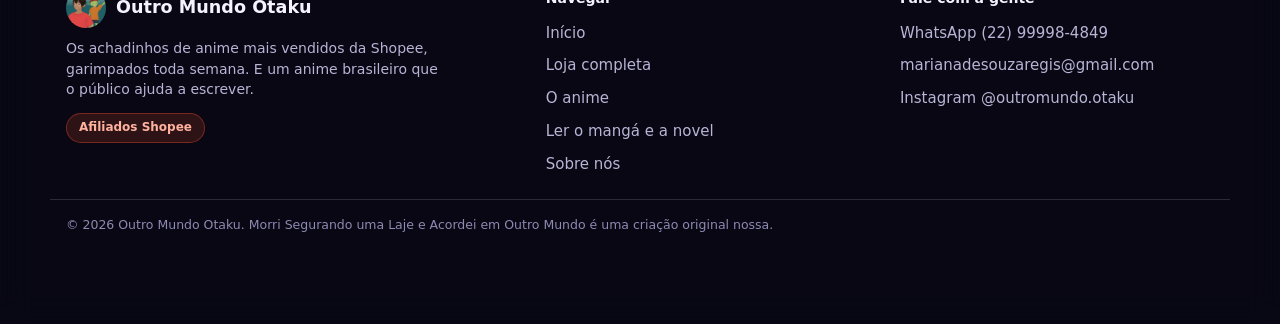
==== commit a342bd5b: "Área de leitura: mangá (Vol. 1, folha que vira) e light novel (Vols. 1 a 3, texto paginado como livr" ====
--- a/anime.html
+++ b/anime.html
@@ -6,9 +6,9 @@
 <meta http-equiv="Content-Security-Policy" content="default-src 'none'; script-src 'self'; style-src 'self' https://fonts.googleapis.com; font-src https://fonts.gstatic.com; img-src 'self' https://down-br.img.susercontent.com; media-src 'self'; connect-src 'none'; base-uri 'none'; form-action 'self'; object-src 'none'; manifest-src 'self'; upgrade-insecure-requests">
 <meta name="referrer" content="strict-origin-when-cross-origin">
 <title>Morri Segurando uma Laje e Acordei em Outro Mundo | Outro Mundo Otaku</title>
-<meta name="description" content="Anime brasileiro em episódios de 1 minuto: em 2080, o Rafa, ajudante de pedreiro do Capão Redondo, vive a última noite antes de acordar em outro mundo. Quem decide o que ele faz é o público.">
+<meta name="description" content="Anime brasileiro em episódios de 1 minuto: em 2080, o Rafa, ajudante de pedreiro do Capão Redondo, vive a última noite antes de acordar em outro mundo. Episódio novo de 2 em 2 dias, e o mangá e a novel para ler de graça.">
 <meta property="og:title" content="Morri Segurando uma Laje e Acordei em Outro Mundo (ラジセカ)">
-<meta property="og:description" content="Anime brasileiro em episódios de 1 minuto. Você decide o que o Rafa faz.">
+<meta property="og:description" content="Anime brasileiro, com mangá e light novel para ler de graça.">
 <meta property="og:image" content="https://coldxx.github.io/outromundo/img/capa-ep1.jpg">
 <meta name="theme-color" content="#0b0a17">
 <link rel="icon" href="img/icone.png">
@@ -31,6 +31,7 @@
       <li><a href="loja.html">Loja</a></li>
       <li><a href="./#ofertas">Ofertas</a></li>
       <li><a href="anime.html" aria-current="page">Anime</a></li>
+      <li><a href="ler.html">Ler</a></li>
       <li><a href="sobre.html">Sobre nós</a></li>
     </ul>
     <form class="busca" action="loja.html" method="get" role="search">
@@ -46,10 +47,10 @@
     <div>
       <span class="selo-topo vidro"><b class="jp">ラジセカ</b> Anime brasileiro</span>
       <h1>Morri Segurando uma Laje e <em>Acordei em Outro Mundo</em></h1>
-      <p class="sub">2080. As catástrofes chegam sempre à meia-noite. Numa terça de chuva no Capão Redondo, o Rafa, ajudante de pedreiro, vive a última noite antes de acordar em outro mundo. Cada episódio tem 1 minuto e termina com uma escolha. <strong>Quem decide é você.</strong></p>
+      <p class="sub">2080. As catástrofes chegam sempre à meia-noite. Numa terça de chuva no Capão Redondo, o Rafa, ajudante de pedreiro, vive a última noite antes de acordar em outro mundo. <strong>Episódio novo de 2 em 2 dias, às 19h.</strong></p>
       <div class="acoes-heroi">
         <a class="botao grande" href="#ep1">Assistir ao Episódio 1</a>
-        <a class="botao claro grande" href="https://www.instagram.com/outromundo.otaku/" rel="noopener">Votar no Instagram</a>
+        <a class="botao claro grande" href="ler.html">Ler o mangá</a>
       </div>
     </div>
     <div class="player vidro" id="ep1">
@@ -60,21 +61,21 @@
     </div>
   </section>
 
-  <section class="bloco" aria-labelledby="votar-titulo">
-    <div class="bloco-cab"><div><h2 id="votar-titulo">Como votar</h2><p>Toda semana sai um episódio novo, e o que vencer vira o próximo.</p></div></div>
+  <section class="bloco" aria-labelledby="ler-titulo">
+    <div class="bloco-cab"><div><h2 id="ler-titulo">Não quer esperar?</h2><p>A história já está inteira no mangá e na light novel, de graça.</p></div></div>
     <div class="passos">
-      <div class="passo vidro"><span class="num">1</span><h3>Assista</h3><p>O episódio sai no Instagram @outromundo.otaku e aqui na página.</p></div>
-      <div class="passo vidro"><span class="num">2</span><h3>Comente A ou B</h3><p>No post do episódio ou na enquete do story, que o Sistema abre à meia-noite.</p></div>
-      <div class="passo vidro"><span class="num">3</span><h3>Veja o resultado</h3><p>A escolha que ganhar aparece no episódio seguinte.</p></div>
+      <div class="passo vidro"><span class="num">1</span><h3>Assista</h3><p>Episódio novo de 2 em 2 dias, às 19h, no Instagram @outromundo.otaku.</p></div>
+      <div class="passo vidro"><span class="num">2</span><h3>Leia o mangá</h3><p>O Volume 1 inteiro, página por página. <a href="ler.html">Abrir o mangá</a></p></div>
+      <div class="passo vidro"><span class="num">3</span><h3>Vá além na novel</h3><p>Os Volumes 1, 2 e 3, com página que vira. <a href="ler.html">Abrir a novel</a></p></div>
     </div>
   </section>
 
   <section class="bloco" aria-labelledby="eps-titulo">
-    <div class="bloco-cab"><div><h2 id="eps-titulo">Prólogo · Meia-noite em ponto</h2><p>7 episódios de 1 minuto. Um novo por semana.</p></div></div>
+    <div class="bloco-cab"><div><h2 id="eps-titulo">Prólogo · Meia-noite em ponto</h2><p>7 episódios. Um novo a cada 2 dias, às 19h.</p></div></div>
     <ol class="episodios">
       <li class="vidro disponivel"><a href="#ep1"><b>Ep. 1 · 2080</b><span>Disponível</span></a></li>
-      <li class="vidro"><b>Ep. 2 · O caderno da vó</b><span>Em breve</span></li>
-      <li class="vidro"><b>Ep. 3 · Duzentos e setenta e dois degraus</b><span>Em breve</span></li>
+      <li class="vidro disponivel"><a href="https://www.instagram.com/outromundo.otaku/reels/" rel="noopener"><b>Ep. 2 · O caderno da vó</b><span>No Instagram</span></a></li>
+      <li class="vidro"><b>Ep. 3 · Duzentos e setenta e dois degraus</b><span>13/11 · 19h</span></li>
       <li class="vidro"><b>Ep. 4 · Oitenta e nove reais</b><span>Em breve</span></li>
       <li class="vidro"><b>Ep. 5 · 23h58</b><span>Em breve</span></li>
       <li class="vidro"><b>Ep. 6 · A viga</b><span>Em breve</span></li>
@@ -96,6 +97,7 @@
         <li><a href="./">Início</a></li>
         <li><a href="loja.html">Loja completa</a></li>
         <li><a href="anime.html">O anime</a></li>
+        <li><a href="ler.html">Ler o mangá e a novel</a></li>
         <li><a href="sobre.html">Sobre nós</a></li>
       </ul>
     </div>
